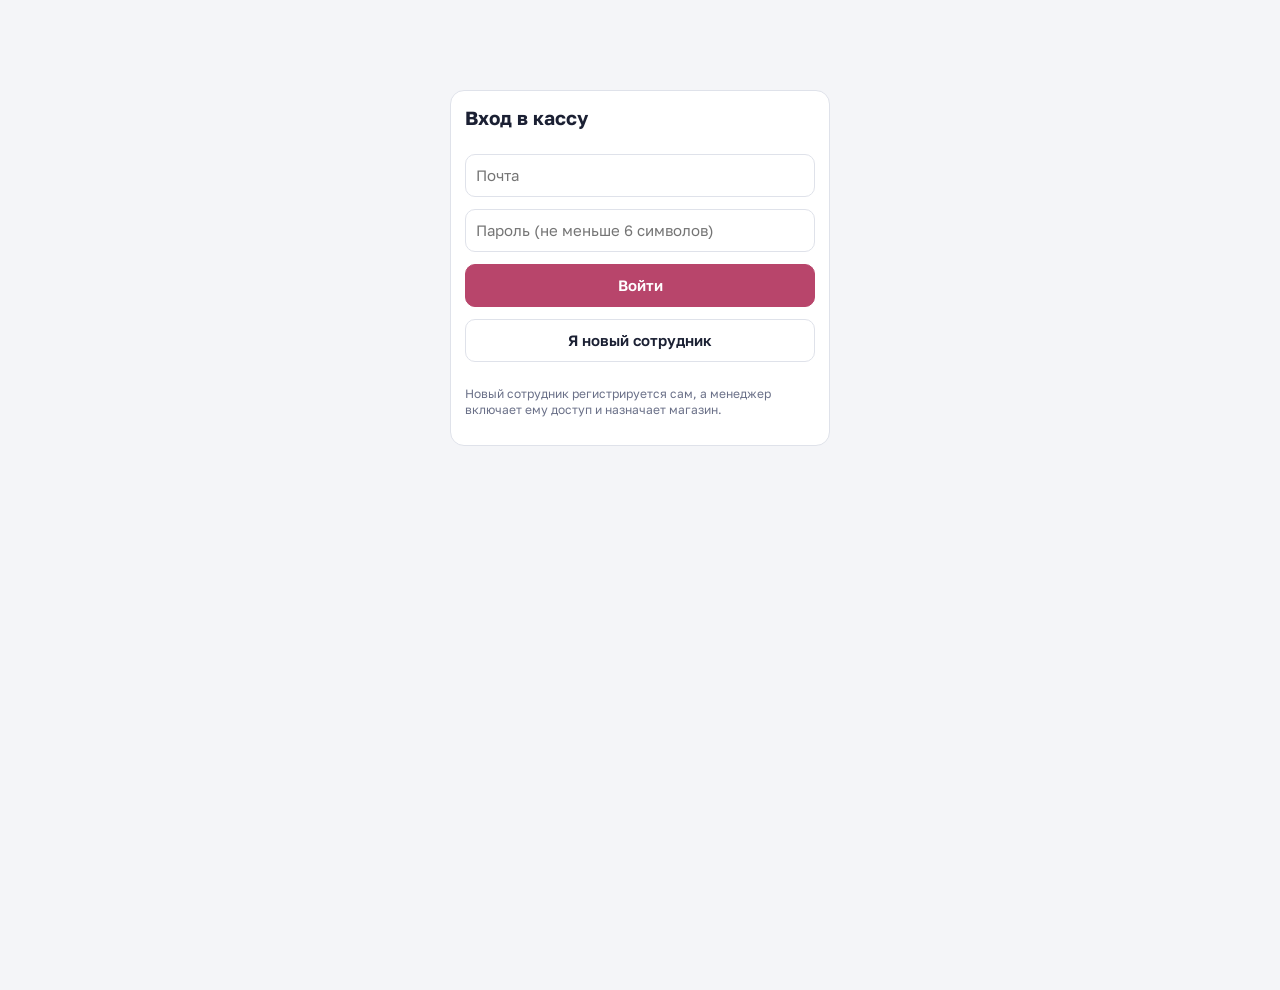
==== index.html @ 4f26efe3 "Add files via upload" ====
<!doctype html>
<html lang="ru">
<head>
<meta charset="utf-8">
<meta name="viewport" content="width=device-width, initial-scale=1, viewport-fit=cover">
<meta name="theme-color" content="#1b2033">
<title>Касса MOON и Sunshine</title>
<link rel="manifest" href="manifest.json">
<link rel="stylesheet" href="https://fonts.googleapis.com/css2?family=Golos+Text:wght@400;500;600;700&display=swap">
<link rel="stylesheet" href="style.css">
</head>
<body>
<div id="app"></div>
<div id="modal"></div>
<div id="paper" aria-hidden="true"></div>
<script src="supabase.js"></script>
<script src="app.js"></script>
</body>
</html>
---- style.css ----
:root{
  --bg:#f4f5f8; --surface:#fff; --ink:#1b2033; --muted:#6a7088; --line:#dfe2ea;
  --accent:#b8456b; --accent-ink:#fff; --soft:#f6e6ec; --ok:#2f7d5b; --warn:#a86a12; --bad:#b33a3a; --night:#1b2033;
  --font:"Golos Text",system-ui,-apple-system,"Segoe UI",sans-serif;
}
*{box-sizing:border-box}
html,body{margin:0;height:100%}
body{background:var(--bg);color:var(--ink);font:15px/1.4 var(--font);-webkit-text-size-adjust:100%}
button,input,select,textarea{font:inherit;color:inherit}
button{cursor:pointer}
:focus-visible{outline:2px solid var(--accent);outline-offset:2px}
.num{font-variant-numeric:tabular-nums}
[hidden]{display:none!important}

header{position:sticky;top:0;z-index:5;background:var(--night);color:#eceef4;padding:10px max(14px,env(safe-area-inset-right)) 10px max(14px,env(safe-area-inset-left));
  padding-top:calc(10px + env(safe-area-inset-top));display:flex;flex-wrap:wrap;gap:8px 12px;align-items:center}
header .brand{font-weight:700;letter-spacing:.03em}
header select{background:#2a3050;border:1px solid #3a4168;border-radius:8px;padding:6px 8px;color:#eceef4;max-width:100%}
header .who{margin-left:auto;font-size:13px;color:#c9cde0;display:flex;gap:10px;align-items:center;flex-wrap:wrap}
header .who button{background:none;border:1px solid #3a4168;color:#c9cde0;border-radius:8px;padding:4px 8px}
.net{font-size:12px;padding:2px 8px;border-radius:999px;background:#2f7d5b;color:#fff}
.net.off{background:#b33a3a}

main{max-width:1150px;margin:0 auto;padding:14px max(14px,env(safe-area-inset-right)) 90px max(14px,env(safe-area-inset-left))}
nav.tabs{position:fixed;left:0;right:0;bottom:0;z-index:6;background:var(--surface);border-top:1px solid var(--line);display:flex;
  padding-bottom:env(safe-area-inset-bottom);overflow-x:auto}
nav.tabs button{flex:1 0 auto;background:none;border:0;padding:12px 10px;font-weight:600;color:var(--muted);white-space:nowrap}
nav.tabs button[aria-selected="true"]{color:var(--accent);box-shadow:inset 0 3px 0 var(--accent)}

h2{font-size:19px;margin:0 0 10px}
.label{font-size:12px;text-transform:uppercase;letter-spacing:.06em;color:var(--muted)}
.meta{font-size:12px;color:var(--muted)}
.card{background:var(--surface);border:1px solid var(--line);border-radius:14px;padding:14px}
.row{display:flex;justify-content:space-between;gap:10px;align-items:center}
.stack{display:flex;flex-direction:column;gap:10px}
.grid2{display:grid;grid-template-columns:minmax(0,1.25fr) minmax(0,1fr);gap:16px;align-items:start}
@media (max-width:860px){.grid2{grid-template-columns:1fr}}
input,select,textarea{border:1px solid var(--line);border-radius:10px;padding:10px;background:var(--surface);min-width:0}
input.small{padding:6px 8px;width:96px}
.btn{border:1px solid var(--line);background:var(--surface);border-radius:10px;padding:10px 12px;font-weight:600}
.btn.primary{background:var(--accent);border-color:var(--accent);color:var(--accent-ink)}
.btn.small{padding:6px 10px;font-size:13px}
.btn:disabled{opacity:.45;cursor:not-allowed}
.list{display:flex;flex-direction:column;background:var(--surface);border:1px solid var(--line);border-radius:12px;overflow:hidden;margin-top:10px}
.prod{display:grid;grid-template-columns:minmax(0,1fr) auto;gap:4px 10px;align-items:center;padding:10px 12px;border:0;border-bottom:1px solid var(--line);background:none;text-align:left;width:100%}
.prod:last-child{border-bottom:0}
.prod:hover{background:var(--soft)}
.chip{display:inline-block;font-size:11px;padding:1px 7px;border-radius:999px;border:1px solid var(--line);color:var(--muted);margin:2px 4px 0 0}
.chip.zero{border-color:var(--bad);color:var(--bad)} .chip.ok{border-color:var(--ok);color:var(--ok)} .chip.warn{border-color:var(--warn);color:var(--warn)}
.price{font-weight:600;white-space:nowrap;text-align:right}
.line{display:grid;grid-template-columns:minmax(0,1fr) auto;gap:4px 10px;padding-bottom:10px;border-bottom:1px dashed var(--line)}
.line .ctrl{grid-column:1/-1;display:flex;flex-wrap:wrap;gap:6px;align-items:center}
.qty{display:flex;align-items:center;border:1px solid var(--line);border-radius:8px}
.qty button{background:none;border:0;width:32px;height:32px;font-size:18px}
.qty span{min-width:24px;text-align:center}
.total{font-size:22px;font-weight:700}
.seg{display:flex;border:1px solid var(--line);border-radius:8px;overflow:hidden}
.seg button{background:none;border:0;padding:6px 10px}
.seg button[aria-pressed="true"]{background:var(--ink);color:var(--surface)}
.pays{display:grid;grid-template-columns:repeat(auto-fill,minmax(130px,1fr));gap:6px}
.pay{display:flex;flex-direction:column;gap:4px;border:1px solid var(--line);border-radius:10px;padding:8px;background:var(--bg)}
.pay.on{border-color:var(--accent);background:var(--soft)}
.pay label{display:flex;gap:6px;align-items:center;font-weight:600;font-size:13px}
.pay input[type=number],.pay input[type=text]{width:100%;padding:6px}
.warn{color:var(--bad);font-size:13px}
.okmsg{color:var(--ok);font-size:13px}
.cust{border:1px solid var(--line);border-radius:10px;padding:10px;background:var(--bg)}
.empty{color:var(--muted);text-align:center;padding:18px 6px}
.scroll{overflow-x:auto;background:var(--surface);border:1px solid var(--line);border-radius:12px}
table{border-collapse:collapse;width:100%;font-size:14px}
th,td{padding:8px;border-bottom:1px solid var(--line);text-align:left;vertical-align:top}
th{font-size:12px;color:var(--muted);font-weight:500;text-transform:uppercase;letter-spacing:.05em}
.overlay{position:fixed;inset:0;z-index:20;background:rgba(10,12,24,.55);display:grid;place-items:center;padding:16px}
.dialog{background:var(--surface);border-radius:14px;padding:16px;max-width:460px;width:100%;max-height:90vh;overflow:auto;display:flex;flex-direction:column;gap:12px}
.toast{position:fixed;left:50%;transform:translateX(-50%);bottom:calc(74px + env(safe-area-inset-bottom));z-index:30;background:var(--ink);color:#fff;padding:10px 14px;border-radius:10px;max-width:90vw}
.login{max-width:380px;margin:10vh auto;display:flex;flex-direction:column;gap:12px}
.filters{display:flex;flex-wrap:wrap;gap:8px;margin-bottom:10px}
.receipt{font-family:"Courier New",ui-monospace,monospace;font-size:13px;white-space:pre-wrap;background:#fffdf8;border:1px solid var(--line);padding:12px;color:#111}

#paper{display:none}
@media print{
  body *{visibility:hidden}
  #paper,#paper *{visibility:visible}
  #paper{display:block;position:absolute;left:0;top:0;width:58mm;font:12px/1.35 "Courier New",monospace;white-space:pre-wrap;color:#000}
  @page{margin:2mm}
}
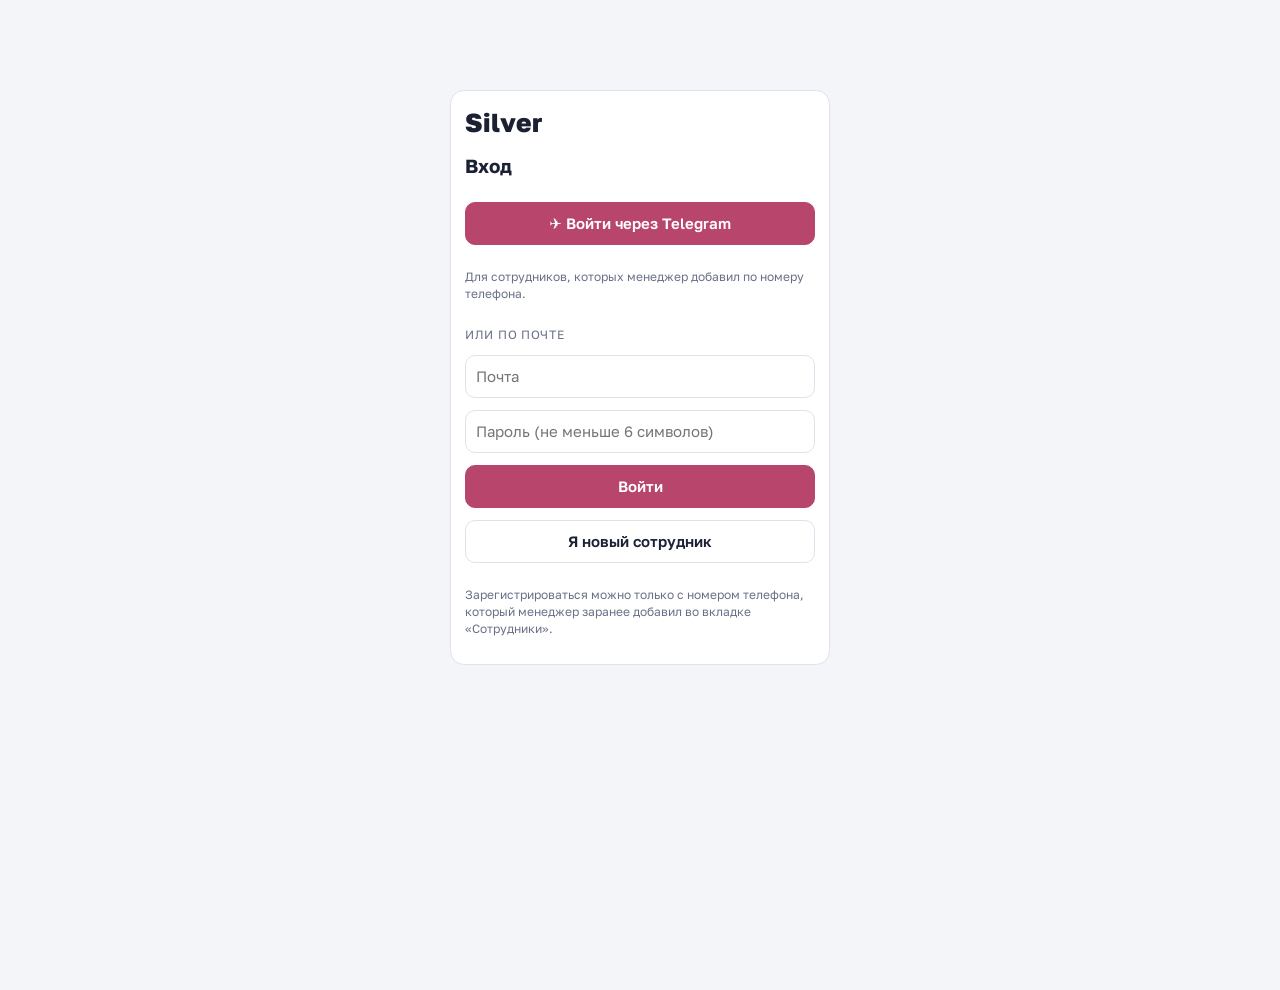
==== commit b2e14375: "Программа называется Silver" ====
--- a/index.html
+++ b/index.html
@@ -4,7 +4,7 @@
 <meta charset="utf-8">
 <meta name="viewport" content="width=device-width, initial-scale=1, viewport-fit=cover">
 <meta name="theme-color" content="#1b2033">
-<title>Касса MOON и Sunshine</title>
+<title>Silver</title>
 <link rel="manifest" href="manifest.json">
 <link rel="stylesheet" href="https://fonts.googleapis.com/css2?family=Golos+Text:wght@400;500;600;700&display=swap">
 <link rel="stylesheet" href="style.css">
@@ -14,6 +14,7 @@
 <div id="modal"></div>
 <div id="paper" aria-hidden="true"></div>
 <script src="supabase.js"></script>
+<script src="jsbarcode.min.js"></script>
 <script src="app.js"></script>
 </body>
 </html>
--- a/style.css
+++ b/style.css
@@ -24,7 +24,11 @@
 main{max-width:1150px;margin:0 auto;padding:14px max(14px,env(safe-area-inset-right)) 90px max(14px,env(safe-area-inset-left))}
 nav.tabs{position:fixed;left:0;right:0;bottom:0;z-index:6;background:var(--surface);border-top:1px solid var(--line);display:flex;
   padding-bottom:env(safe-area-inset-bottom);overflow-x:auto}
-nav.tabs button{flex:1 0 auto;background:none;border:0;padding:12px 10px;font-weight:600;color:var(--muted);white-space:nowrap}
+nav.tabs button{flex:1 0 auto;background:none;border:0;padding:8px 10px 10px;font-weight:600;font-size:13px;color:var(--muted);white-space:nowrap;display:flex;flex-direction:column;align-items:center;gap:2px}
+nav.tabs .ico{font-size:19px;line-height:1}
+nav.subtabs{max-width:1150px;margin:0 auto;display:flex;gap:6px;overflow-x:auto;padding:10px max(14px,env(safe-area-inset-right)) 0 max(14px,env(safe-area-inset-left))}
+nav.subtabs button{flex:0 0 auto;border:1px solid var(--line);background:var(--surface);color:var(--ink);border-radius:999px;padding:7px 14px;font-weight:600;white-space:nowrap}
+nav.subtabs button[aria-selected="true"]{background:var(--ink);color:var(--surface);border-color:var(--ink)}
 nav.tabs button[aria-selected="true"]{color:var(--accent);box-shadow:inset 0 3px 0 var(--accent)}
 
 h2{font-size:19px;margin:0 0 10px}
@@ -42,7 +46,7 @@
 .btn.small{padding:6px 10px;font-size:13px}
 .btn:disabled{opacity:.45;cursor:not-allowed}
 .list{display:flex;flex-direction:column;background:var(--surface);border:1px solid var(--line);border-radius:12px;overflow:hidden;margin-top:10px}
-.prod{display:grid;grid-template-columns:minmax(0,1fr) auto;gap:4px 10px;align-items:center;padding:10px 12px;border:0;border-bottom:1px solid var(--line);background:none;text-align:left;width:100%}
+.prod{display:grid;grid-template-columns:44px minmax(0,1fr) auto;gap:4px 10px;align-items:center;padding:10px 12px;border:0;border-bottom:1px solid var(--line);background:none;text-align:left;width:100%}
 .prod:last-child{border-bottom:0}
 .prod:hover{background:var(--soft)}
 .chip{display:inline-block;font-size:11px;padding:1px 7px;border-radius:999px;border:1px solid var(--line);color:var(--muted);margin:2px 4px 0 0}
@@ -84,3 +88,41 @@
   #paper{display:block;position:absolute;left:0;top:0;width:58mm;font:12px/1.35 "Courier New",monospace;white-space:pre-wrap;color:#000}
   @page{margin:2mm}
 }
+
+#labels{display:none}
+@media print{
+  body.print-labels #paper{display:none}
+  body.print-labels #labels,body.print-labels #labels *{visibility:visible}
+  body.print-labels #labels{display:block;position:absolute;left:0;top:0;page:labels}
+  body.print-labels .label47{width:47mm;height:25mm;padding:1mm 1.5mm;box-sizing:border-box;page-break-after:always;overflow:hidden;font:8pt/1.1 Arial,sans-serif;color:#000;text-align:center}
+  body.print-labels .label47 .ln{height:7mm;overflow:hidden}
+  body.print-labels .label47 svg{width:100%;height:12mm}
+  body.print-labels .label47 .lp{font-weight:700;font-size:10pt}
+}
+@page labels{ size:47mm 25mm; margin:0 }
+
+.thumb{width:44px;height:44px;border-radius:8px;object-fit:cover;background:var(--bg);display:block}
+
+/* график выручки: столбики и подсказка */
+.rcol{position:relative;flex:1 1 0;min-width:0;height:100%;display:flex;align-items:flex-end;cursor:default}
+.rbar{position:relative;width:100%;background:var(--accent);opacity:.85;border-radius:3px 3px 0 0;transition:opacity .1s}
+.rcol:hover .rbar{opacity:1}
+.rcol:hover{background:rgba(184,69,107,.07);border-radius:4px}
+.rtip{display:none;position:absolute;bottom:calc(100% + 6px);left:50%;transform:translateX(-50%);background:var(--night);color:#fff;padding:6px 10px;border-radius:8px;font-size:12px;line-height:1.35;white-space:nowrap;z-index:5;pointer-events:none;box-shadow:0 4px 14px rgba(0,0,0,.18)}
+.rtip b{display:block;font-size:14px;font-weight:600}
+.rcol.l .rtip{left:0;transform:none}.rcol.r .rtip{left:auto;right:0;transform:none}
+.rcol:hover .rtip{display:block}
+
+/* роль «Просмотр»: кнопки изменений скрыты */
+body.readonly #main .btn.primary:not([data-trok]):not([data-period]):not([data-shdays]):not([data-sgroup]):not([data-reqst]):not([data-wmode]):not([data-cfst]):not([data-sagroup]):not([data-stsite]):not([data-ststatus]), body.readonly #main [data-ret], body.readonly #main input[type=file]{display:none!important}
+
+/* выходные и праздники на графике */
+.rbar.k-weekend{background:#7b5ea7}
+.rbar.k-holiday{background:#e2a33b}
+.rbar.k-notable{background:#4a9c8c}
+.rtip i{display:block;font-style:normal;color:#ffd68a;margin:2px 0}
+.rleg{display:flex;flex-wrap:wrap;gap:4px 14px;font-size:11px;margin-top:8px}
+.rleg i{display:inline-block;width:10px;height:10px;border-radius:2px;margin-right:5px;vertical-align:-1px;background:var(--accent)}
+.rleg i.k-weekend{background:#7b5ea7}.rleg i.k-holiday{background:#e2a33b}.rleg i.k-notable{background:#4a9c8c}
+nav.subtabs .store-pick{margin-left:auto;display:flex;align-items:center;gap:6px;flex:0 0 auto}
+nav.subtabs select{border:1px solid var(--line);border-radius:999px;padding:6px 10px;background:var(--surface);color:var(--ink);font-weight:600;max-width:260px}
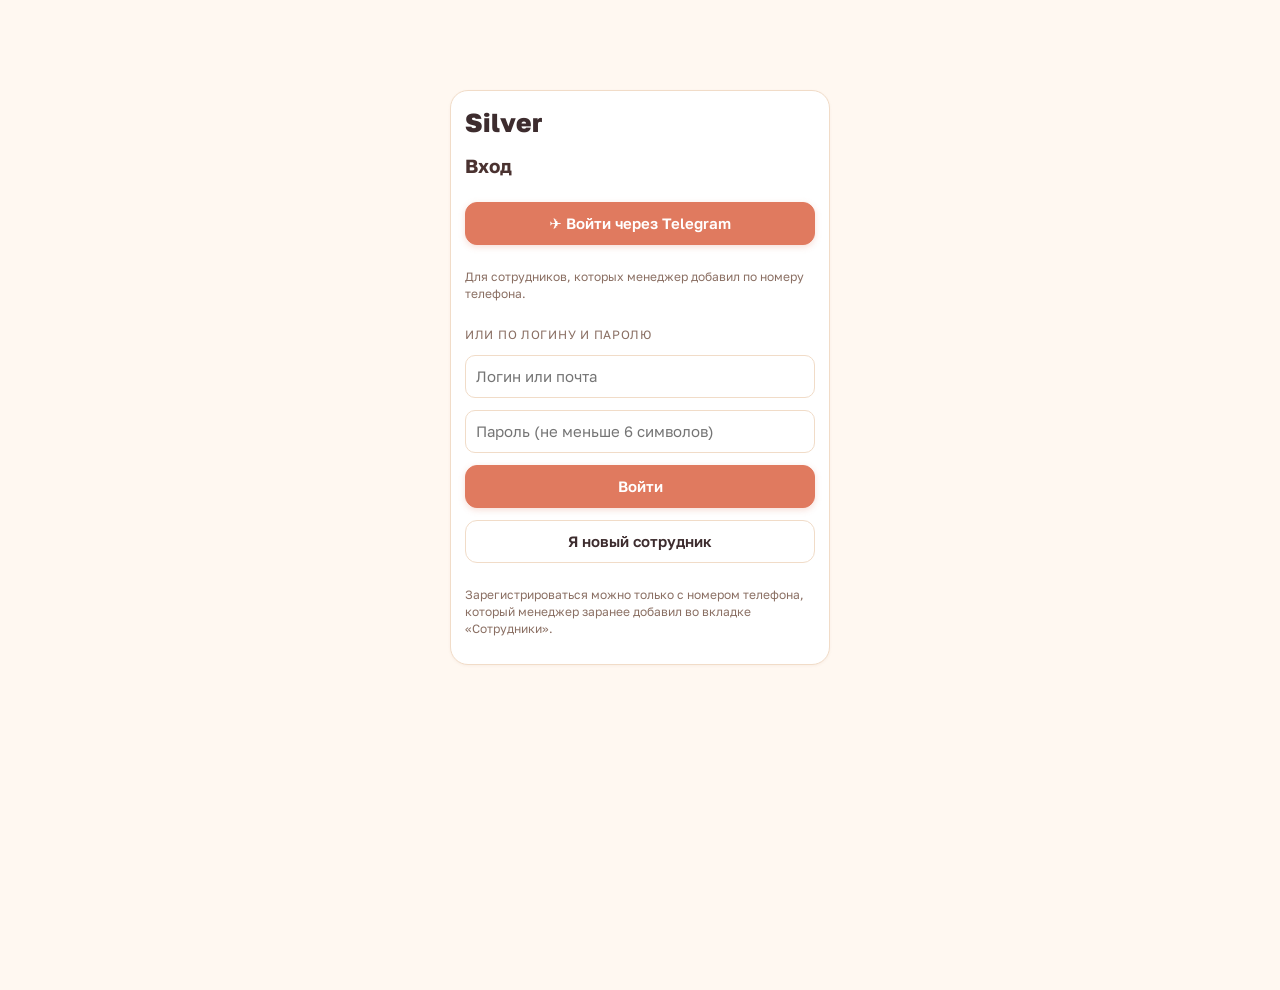
==== commit facbf67f: "Add files via upload" ====
--- a/index.html
+++ b/index.html
@@ -3,7 +3,7 @@
 <head>
 <meta charset="utf-8">
 <meta name="viewport" content="width=device-width, initial-scale=1, viewport-fit=cover">
-<meta name="theme-color" content="#1b2033">
+<meta name="theme-color" content="#f2a65a">
 <title>Silver</title>
 <link rel="manifest" href="manifest.json">
 <link rel="stylesheet" href="https://fonts.googleapis.com/css2?family=Golos+Text:wght@400;500;600;700&display=swap">
--- a/style.css
+++ b/style.css
@@ -1,6 +1,7 @@
 :root{
-  --bg:#f4f5f8; --surface:#fff; --ink:#1b2033; --muted:#6a7088; --line:#dfe2ea;
-  --accent:#b8456b; --accent-ink:#fff; --soft:#f6e6ec; --ok:#2f7d5b; --warn:#a86a12; --bad:#b33a3a; --night:#1b2033;
+  --bg:#fff8f1; --surface:#fff; --ink:#3d2c2e; --muted:#8a6f63; --line:#f1dcc8;
+  --accent:#e07a5f; --accent-ink:#fff; --soft:#fdebd9; --ok:#3e8e6e; --warn:#b7791f; --bad:#c0443a; --night:#3d2c2e;
+  --sun:#f2a65a; --sun2:#f7c27a; --head-ink:#3d2c2e;
   --font:"Golos Text",system-ui,-apple-system,"Segoe UI",sans-serif;
 }
 *{box-sizing:border-box}
@@ -12,12 +13,12 @@
 .num{font-variant-numeric:tabular-nums}
 [hidden]{display:none!important}
 
-header{position:sticky;top:0;z-index:5;background:var(--night);color:#eceef4;padding:10px max(14px,env(safe-area-inset-right)) 10px max(14px,env(safe-area-inset-left));
+header{position:sticky;top:0;z-index:5;background:linear-gradient(100deg,var(--sun2),var(--sun) 55%,#ee9150);color:var(--head-ink);box-shadow:0 2px 10px rgba(224,122,95,.18);padding:10px max(14px,env(safe-area-inset-right)) 10px max(14px,env(safe-area-inset-left));
   padding-top:calc(10px + env(safe-area-inset-top));display:flex;flex-wrap:wrap;gap:8px 12px;align-items:center}
 header .brand{font-weight:700;letter-spacing:.03em}
-header select{background:#2a3050;border:1px solid #3a4168;border-radius:8px;padding:6px 8px;color:#eceef4;max-width:100%}
-header .who{margin-left:auto;font-size:13px;color:#c9cde0;display:flex;gap:10px;align-items:center;flex-wrap:wrap}
-header .who button{background:none;border:1px solid #3a4168;color:#c9cde0;border-radius:8px;padding:4px 8px}
+header select{background:rgba(255,255,255,.55);border:1px solid rgba(61,44,46,.18);border-radius:10px;padding:6px 8px;color:var(--head-ink);max-width:100%}
+header .who{margin-left:auto;font-size:13px;color:#5a3f3a;display:flex;gap:10px;align-items:center;flex-wrap:wrap}
+header .who button{background:rgba(255,255,255,.45);border:1px solid rgba(61,44,46,.18);color:var(--head-ink);border-radius:10px;padding:4px 10px}
 .net{font-size:12px;padding:2px 8px;border-radius:999px;background:#2f7d5b;color:#fff}
 .net.off{background:#b33a3a}
 
@@ -114,7 +115,7 @@
 .rcol:hover .rtip{display:block}
 
 /* роль «Просмотр»: кнопки изменений скрыты */
-body.readonly #main .btn.primary:not([data-trok]):not([data-period]):not([data-shdays]):not([data-sgroup]):not([data-reqst]):not([data-wmode]):not([data-cfst]):not([data-sagroup]):not([data-stsite]):not([data-ststatus]), body.readonly #main [data-ret], body.readonly #main input[type=file]{display:none!important}
+body.readonly #main .btn.primary:not([data-trok]):not([data-trg]):not([data-csdays]):not([data-csdir]):not([data-period]):not([data-shdays]):not([data-sgroup]):not([data-reqst]):not([data-wmode]):not([data-cfst]):not([data-sagroup]):not([data-stsite]):not([data-ststatus]), body.readonly #main [data-ret], body.readonly #main input[type=file]{display:none!important}
 
 /* выходные и праздники на графике */
 .rbar.k-weekend{background:#7b5ea7}
@@ -126,3 +127,112 @@
 .rleg i.k-weekend{background:#7b5ea7}.rleg i.k-holiday{background:#e2a33b}.rleg i.k-notable{background:#4a9c8c}
 nav.subtabs .store-pick{margin-left:auto;display:flex;align-items:center;gap:6px;flex:0 0 auto}
 nav.subtabs select{border:1px solid var(--line);border-radius:999px;padding:6px 10px;background:var(--surface);color:var(--ink);font-weight:600;max-width:260px}
+details.dd{position:relative;display:inline-block;min-width:200px}
+details.dd>summary{list-style:none;cursor:pointer;border:1px solid var(--line);border-radius:8px;padding:6px 28px 6px 10px;background:var(--surface);white-space:nowrap;overflow:hidden;text-overflow:ellipsis;max-width:260px;position:relative;font-size:14px}
+details.dd>summary::-webkit-details-marker{display:none}
+details.dd>summary::after{content:"▾";position:absolute;right:10px;top:50%;transform:translateY(-50%);color:var(--muted)}
+details.dd[open]>summary{border-color:var(--accent)}
+details.dd .dd-panel{margin-top:4px;min-width:240px;background:var(--surface);border:1px solid var(--line);border-radius:10px;box-shadow:0 8px 24px rgba(0,0,0,.12);padding:6px}
+details.dd .dd-panel label{display:flex;align-items:center;gap:8px;padding:6px 8px;border-radius:6px;white-space:nowrap;cursor:pointer;font-size:14px}
+details.dd .dd-panel label:hover{background:var(--bg)}
+.promo-hit{border:1px solid var(--ok);background:color-mix(in srgb,var(--ok) 12%,var(--surface));border-radius:10px;padding:8px 10px}
+.promo-near{border:1px dashed var(--line);background:var(--soft);border-radius:10px;padding:8px 10px}
+.confetti{position:fixed;inset:0;pointer-events:none;z-index:60}
+.cheer{position:fixed;left:50%;top:22%;transform:translateX(-50%);z-index:61;background:var(--surface);color:var(--ink);border:2px solid #f2c94c;border-radius:16px;padding:18px 22px;box-shadow:0 12px 40px rgba(0,0,0,.25);display:flex;flex-direction:column;gap:6px;text-align:center;max-width:min(420px,90vw);animation:cheer-in .35s ease-out}
+.cheer b{font-size:24px}
+@keyframes cheer-in{from{transform:translate(-50%,20px) scale(.9);opacity:0}to{transform:translate(-50%,0) scale(1);opacity:1}}
+.fl-chain{display:grid;grid-template-columns:repeat(auto-fill,minmax(170px,1fr));gap:10px;counter-reset:fl;margin:10px 0}
+.fl-step{position:relative;border:1px solid var(--line);border-radius:14px;padding:12px;background:var(--surface);display:flex;flex-direction:column;gap:4px;border-top:4px solid var(--line)}
+.fl-step.ok{border-top-color:var(--ok)}.fl-step.warn{border-top-color:#e2a400}.fl-step.bad{border-top-color:var(--bad)}
+.fl-step.soon{opacity:.6;border-style:dashed}
+.fl-step::before{counter-increment:fl;content:counter(fl);position:absolute;top:8px;right:10px;font-size:12px;color:var(--muted)}
+.fl-ico{font-size:22px;line-height:1}
+.fl-num{font-size:20px;font-weight:700;font-variant-numeric:tabular-nums}
+.fl-bar{height:6px;border-radius:3px;background:var(--soft);overflow:hidden}.fl-bar span{display:block;height:100%;background:var(--ok)}
+.fl-idea{display:flex;flex-direction:column;gap:6px;border-left:4px solid #e2a400}.fl-idea.bad{border-left-color:var(--bad)}
+
+/* ===== телефон (≤760px): таблицы-карточки, карточки магазинов, меню «Ещё», окна во весь экран ===== */
+.pc-list{display:grid;gap:8px}
+.pc{background:var(--surface);border:1px solid var(--line);border-radius:12px;padding:10px 12px}
+.pc-h{font-weight:700;font-size:15px;margin-bottom:6px}
+.pc-g{display:grid;grid-template-columns:1fr 1fr;gap:6px 12px}
+.pc-l{display:block;font-size:11px;color:var(--muted)}
+.more-bg{position:fixed;inset:0;z-index:7;background:rgba(0,0,0,.35)}
+.more-sheet{position:fixed;left:8px;right:8px;bottom:calc(64px + env(safe-area-inset-bottom));z-index:8;background:var(--surface);border-radius:14px;padding:8px;
+  display:grid;grid-template-columns:1fr 1fr;gap:6px;box-shadow:0 10px 30px rgba(0,0,0,.2)}
+.more-sheet button{min-height:48px;border:1px solid var(--line);background:var(--bg);border-radius:10px;font-weight:600;display:flex;align-items:center;justify-content:center;gap:6px}
+.dialog-foot{position:sticky;bottom:0;background:var(--surface);padding:10px;border-top:1px solid var(--line);margin:0 -16px -16px}
+
+@media (max-width:760px){
+  /* шапка компактнее */
+  header{padding:6px max(10px,env(safe-area-inset-right)) 6px max(10px,env(safe-area-inset-left));padding-top:calc(6px + env(safe-area-inset-top));gap:4px 8px}
+  header .who{font-size:12px;gap:6px}
+  header .who > span:not(.net):not(.chip){max-width:38vw;overflow:hidden;text-overflow:ellipsis;white-space:nowrap}
+  main{padding:10px max(10px,env(safe-area-inset-right)) 90px max(10px,env(safe-area-inset-left))}
+
+  /* нижнее меню: до 5 пунктов, без прокрутки */
+  nav.tabs{overflow:hidden}
+  nav.tabs button{flex:1 1 0;min-width:0;padding:7px 2px 9px;font-size:11px;min-height:48px}
+  nav.tabs button span:not(.ico){max-width:100%;overflow:hidden;text-overflow:ellipsis}
+
+  /* подвкладки: затухание по краям */
+  nav.subtabs{padding:8px max(10px,env(safe-area-inset-right)) 0 max(10px,env(safe-area-inset-left));
+    -webkit-mask-image:linear-gradient(90deg,transparent 0,#000 14px,#000 calc(100% - 22px),transparent);mask-image:linear-gradient(90deg,transparent 0,#000 14px,#000 calc(100% - 22px),transparent)}
+  nav.subtabs button{min-height:38px}
+
+  /* пальцем попадать легче; 16px — без зума на iPhone */
+  .btn{min-height:42px}
+  .btn.small,.seg button{min-height:38px;padding:8px 12px}
+  input,select,textarea{font-size:16px}
+  .qty button{width:38px;height:38px}
+
+  /* таблицы .mc → карточки */
+  .scroll:has(> table.mc){overflow:visible;background:none;border:0;border-radius:0}
+  table.mc,table.mc tbody{display:block}
+  table.mc thead{display:none}
+  table.mc tr{display:grid;grid-template-columns:minmax(0,1fr) minmax(0,1fr);gap:2px 10px;padding:10px 12px;margin-bottom:8px;
+    background:var(--surface);border:1px solid var(--line);border-radius:12px;position:relative}
+  table.mc td{display:block;border:0;padding:0;min-width:0;overflow-wrap:anywhere}
+  table.mc td[data-l]::before{content:attr(data-l);display:block;font-size:12px;color:var(--muted);text-transform:none;letter-spacing:0}
+  table.mc td[data-l=""]::before{display:none}
+  table.mc td.mc-t{grid-column:1/-1;font-weight:700;font-size:15px;padding-right:34px}
+  table.mc td.mc-x{position:absolute;top:10px;right:12px}
+  table.mc td.mc-a{grid-column:1/-1;display:flex;flex-wrap:wrap;gap:6px;margin-top:6px}
+  table.mc td:empty{display:none}
+
+  /* окна — во весь экран, кнопки внизу всегда видны */
+  .overlay{padding:0;place-items:stretch}
+  .dialog,.overlay .dialog[style]{max-width:none!important;width:100%;max-height:none;height:100dvh;border-radius:0;padding:14px 14px 0;padding-top:calc(14px + env(safe-area-inset-top))}
+  .dialog > :last-child{padding-bottom:calc(14px + env(safe-area-inset-bottom))}
+  .dialog-foot{margin:0 -14px;padding-bottom:calc(10px + env(safe-area-inset-bottom))}
+  #nm-modal .row:has(> span > #nm-save){position:sticky;bottom:0;z-index:2;background:var(--surface);margin:0 -14px;padding:10px 14px calc(10px + env(safe-area-inset-bottom));border-top:1px solid var(--line)}
+}
+
+
+/* ===== общий выбор магазинов (шаг 5) ===== */
+.storebar{max-width:1150px;margin:0 auto;padding:8px max(14px,env(safe-area-inset-right)) 0 max(14px,env(safe-area-inset-left));display:flex;flex-wrap:wrap;gap:6px;align-items:center}
+.storebar .filters{flex-basis:100%;margin:4px 0 0}
+.storebar .store-pick select{max-width:70vw}
+@media (max-width:760px){ .storebar{padding:6px max(10px,env(safe-area-inset-right)) 0 max(10px,env(safe-area-inset-left))} }
+/* имя товара → карточка товара */
+a.pcl{color:inherit;text-decoration:underline dotted;text-underline-offset:3px;cursor:pointer}
+a.pcl:hover{color:var(--accent,inherit);text-decoration-style:solid}
+
+/* ---------- тема «Рассвет» (Moon and Sunshine) ---------- */
+header .brand{font-weight:700;letter-spacing:.06em;display:inline-flex;align-items:center;gap:6px}
+header .brand::before{content:"☾";font-size:17px;opacity:.85} header .brand::after{content:"☀";font-size:16px;color:#fff}
+.net{background:#fff;color:#3e8e6e} .net.off{background:#fff;color:#c0443a}
+.card{border-radius:18px;border-color:var(--line);box-shadow:0 1px 3px rgba(150,90,50,.06)}
+.btn{border-radius:12px;border-color:var(--line)}
+.btn.primary{background:var(--accent);border-color:var(--accent);box-shadow:0 2px 6px rgba(224,122,95,.25)}
+.btn.primary:hover{background:#d96c50}
+.seg{border-radius:12px;border-color:var(--line);background:var(--surface)}
+.seg button[aria-pressed="true"]{background:var(--soft);color:#a3532e;font-weight:600}
+nav.subtabs button{border-color:var(--line)}
+nav.subtabs button[aria-selected="true"]{background:var(--accent);color:#fff;border-color:var(--accent)}
+nav.tabs{border-top-color:var(--line);box-shadow:0 -2px 10px rgba(150,90,50,.06)}
+nav.tabs button[aria-selected="true"]{color:var(--accent);box-shadow:inset 0 3px 0 var(--sun)}
+.chip.ok{background:#eaf6f0} .chip.warn{background:#fdf3e1} .chip.zero{background:#fbeceb}
+input,select,textarea{border-radius:10px}
+:focus-visible{outline-color:var(--sun)}
+h2{color:#4a3230}
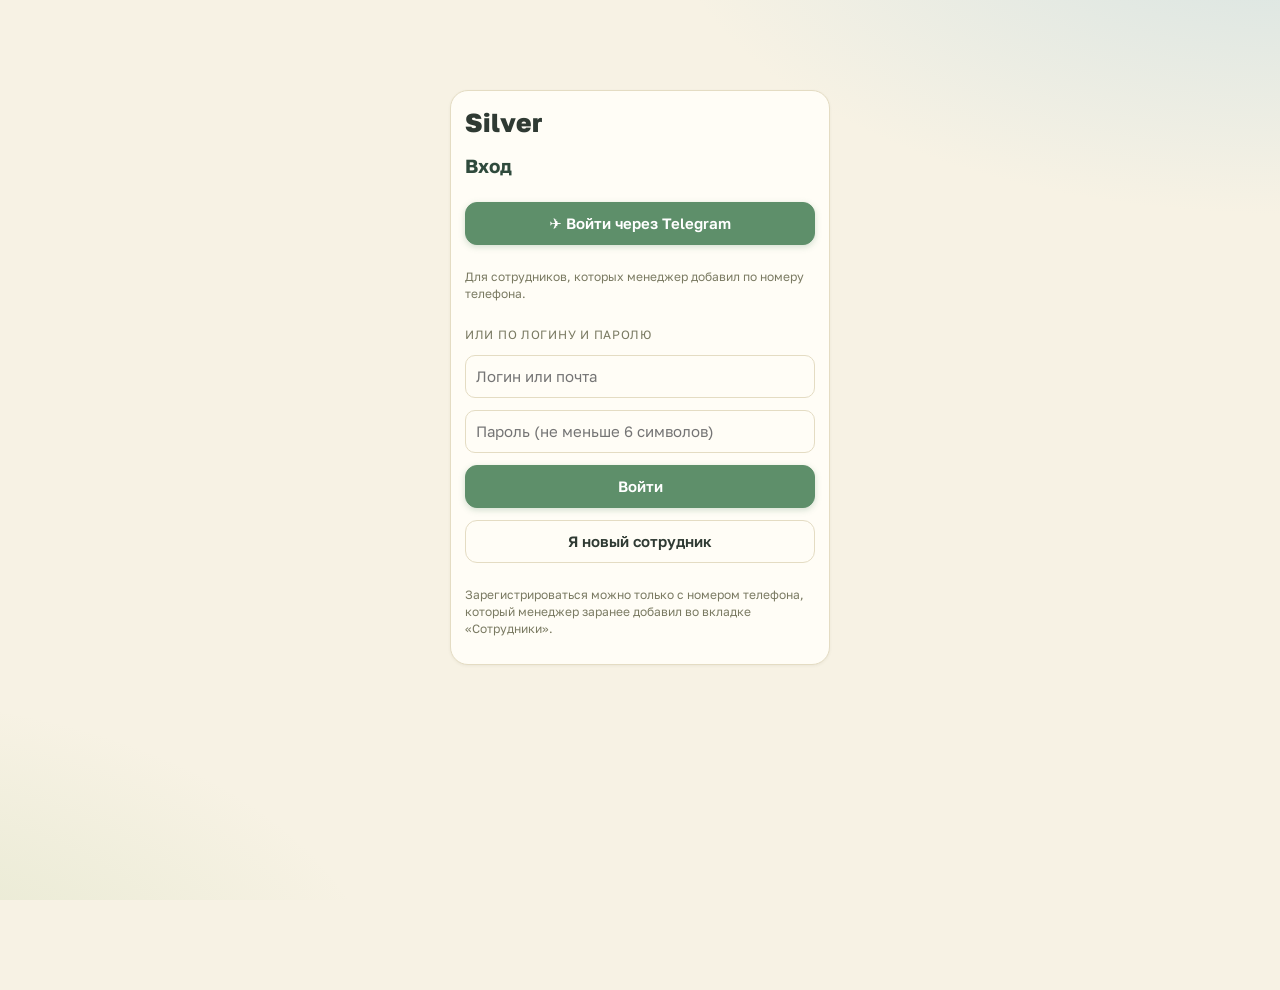
==== commit 687a67ee: "Add files via upload" ====
--- a/index.html
+++ b/index.html
@@ -3,7 +3,7 @@
 <head>
 <meta charset="utf-8">
 <meta name="viewport" content="width=device-width, initial-scale=1, viewport-fit=cover">
-<meta name="theme-color" content="#f2a65a">
+<meta name="theme-color" content="#b7d8e6">
 <title>Silver</title>
 <link rel="manifest" href="manifest.json">
 <link rel="stylesheet" href="https://fonts.googleapis.com/css2?family=Golos+Text:wght@400;500;600;700&display=swap">
--- a/style.css
+++ b/style.css
@@ -236,3 +236,140 @@
 input,select,textarea{border-radius:10px}
 :focus-visible{outline-color:var(--sun)}
 h2{color:#4a3230}
+
+/* ---------- бренды: луна (MOON) и солнце (Sunshine) ---------- */
+:root{ --moon:#a99be8; --moon-soft:#efecfb; --sunc:#f5b830; --sun-soft:#fff3d6; }
+body{background:radial-gradient(900px 500px at 105% -10%, rgba(247,194,122,.28), transparent 60%), radial-gradient(800px 500px at -10% 110%, rgba(169,155,232,.16), transparent 60%), var(--bg);background-attachment:fixed}
+.thumb.br-moon{box-shadow:0 0 0 2px #fff,0 0 0 4px var(--moon)}
+.thumb.br-sun{box-shadow:0 0 0 2px #fff,0 0 0 4px var(--sunc)}
+.thumb.br-both{box-shadow:0 0 0 2px #fff,0 0 0 4px var(--sunc),0 0 0 6px var(--moon)}
+header .brand::before{display:inline-block;animation:moonfloat 6s ease-in-out infinite;filter:drop-shadow(0 0 3px rgba(255,255,255,.7))}
+header .brand::after{display:inline-block;animation:sunspin 24s linear infinite;filter:drop-shadow(0 0 4px rgba(255,236,170,.9))}
+@keyframes moonfloat{0%,100%{transform:translateY(0) rotate(-8deg)}50%{transform:translateY(-2px) rotate(6deg)}}
+@keyframes sunspin{to{transform:rotate(360deg)}}
+.card{transition:box-shadow .2s ease, transform .2s ease}
+.btn.primary{transition:background .2s ease, transform .1s ease} .btn.primary:active{transform:scale(.97)}
+@media (prefers-reduced-motion: reduce){ header .brand::before, header .brand::after{animation:none} }
+
+/* путь товара: инфографика по этапам с подсказками */
+.fl-map{display:flex;flex-direction:column;gap:12px;margin:8px 0 6px}
+.fl-stage{border-radius:18px;padding:10px 12px 12px;position:relative}
+.fl-stage:not(:last-child)::after{content:"⬇";position:absolute;left:50%;bottom:-15px;transform:translateX(-50%);font-size:14px;color:var(--muted);z-index:1}
+.fl-sa{background:linear-gradient(90deg,#fff4e3,#fff9f1)} .fl-sb{background:linear-gradient(90deg,#f1eefc,#f8f6fe)} .fl-sc{background:linear-gradient(90deg,#fdeee8,#fff6f2)} .fl-sd{background:linear-gradient(90deg,#eaf6f0,#f4fbf7)}
+.fl-stage-h{font-weight:700;margin-bottom:8px;display:flex;align-items:center;gap:8px}
+.fl-stage-n{width:22px;height:22px;border-radius:50%;background:var(--accent);color:#fff;display:inline-grid;place-items:center;font-size:12px}
+.fl-row{display:grid;grid-template-columns:repeat(auto-fill,minmax(180px,1fr));gap:10px}
+.fl-row .fl-step{cursor:default;transition:transform .15s ease, box-shadow .15s ease}
+.fl-row .fl-step[data-flgo]{cursor:pointer}
+.fl-row .fl-step:hover,.fl-row .fl-step:focus{transform:translateY(-2px);box-shadow:0 6px 16px rgba(150,90,50,.12);outline:none;z-index:20}
+.fl-step::before{display:none}
+.fl-q{position:absolute;top:8px;right:10px;width:18px;height:18px;border-radius:50%;background:var(--soft);color:#a3532e;font-size:11px;font-weight:700;display:grid;place-items:center}
+.fl-tip{display:none;position:absolute;left:0;top:calc(100% + 6px);width:min(300px,80vw);background:#3d2c2e;color:#fff;padding:10px 12px;border-radius:12px;font-size:13px;line-height:1.45;box-shadow:0 8px 20px rgba(0,0,0,.18);z-index:30}
+.fl-tip b{color:#f7c27a}
+.fl-step:hover .fl-tip,.fl-step:focus .fl-tip,.fl-step:focus-within .fl-tip{display:block}
+.fl-legend{display:flex;gap:14px;flex-wrap:wrap;margin:4px 0 10px} .fl-dot{display:inline-block;width:10px;height:10px;border-radius:50%;margin-right:5px;vertical-align:-1px}
+.fl-dot.ok{background:var(--ok)} .fl-dot.warn{background:#e2a400} .fl-dot.bad{background:var(--bad)}
+.fl-row .fl-step:nth-child(n+3):last-child .fl-tip,.fl-row .fl-step:nth-child(4) .fl-tip{left:auto;right:0}
+
+/* ---------- тема «Луг»: мягкая палитра рисованной японской анимации (небо, луг, сливки, тёплое дерево) ---------- */
+:root{
+  --bg:#f7f2e4; --surface:#fffdf6; --ink:#2f3a33; --muted:#7a7a62; --line:#e4dcc3;
+  --accent:#5e8f6a; --accent-ink:#fff; --soft:#e7f0de; --ok:#4f8a5b; --warn:#b98a2e; --bad:#c0583f; --night:#2f3a33;
+  --sun:#f0b45c; --sun2:#f8d58f; --head-ink:#24352e; --sky:#a9cfe0; --sky2:#d6e9ef; --wood:#b8875c;
+}
+body{background:radial-gradient(1000px 520px at 100% -12%, rgba(169,207,224,.45), transparent 62%), radial-gradient(900px 520px at -12% 112%, rgba(156,191,122,.22), transparent 60%), var(--bg);background-attachment:fixed}
+header{background:linear-gradient(180deg,#cfe5ee 0%,#b7d8e6 70%,#a7cbb0 100%);box-shadow:0 2px 12px rgba(70,110,120,.16)}
+header .who{color:#3f5249}
+header select,header .who button{background:rgba(255,253,246,.7);border-color:rgba(36,53,46,.15)}
+header .brand::after{color:#f0b45c}
+.btn.primary{background:var(--accent);border-color:var(--accent);box-shadow:0 2px 6px rgba(94,143,106,.28)}
+.btn.primary:hover{background:#527e5d}
+.seg button[aria-pressed="true"]{background:var(--soft);color:#3f6b4b}
+nav.subtabs button[aria-selected="true"]{background:var(--accent);border-color:var(--accent);color:#fff}
+nav.tabs button[aria-selected="true"]{color:var(--accent);box-shadow:inset 0 3px 0 var(--sun)}
+nav.tabs{box-shadow:0 -2px 10px rgba(70,90,60,.07)}
+.card{box-shadow:0 1px 3px rgba(80,90,50,.07)}
+h2{color:#2f4a3c}
+.chip.ok{background:#e4f0de} .chip.warn{background:#fbf0d8} .chip.zero{background:#f8e7e1}
+.fl-q{color:#3f6b4b} .fl-tip{background:#2f3a33} .fl-tip b{color:#f8d58f}
+.fl-sa{background:linear-gradient(90deg,#fbf1dc,#fdf8ec)} .fl-sb{background:linear-gradient(90deg,#e3f0f4,#f1f8fa)} .fl-sc{background:linear-gradient(90deg,#f6ece2,#fbf5ee)} .fl-sd{background:linear-gradient(90deg,#e6f1df,#f3f9ef)}
+.ld-box{text-align:center}
+.empty .ld,.ld-box .ld,p.meta .ld{display:block;margin:4px auto 6px}
+
+/* анимации загрузки */
+.ld{display:inline-block;width:72px;height:75px;vertical-align:middle;margin:6px auto}
+.ld svg{width:100%;height:100%;overflow:visible}
+.ld .ld-bob{animation:ld-bob 2.4s ease-in-out infinite}
+.ld .ld-hair{transform-box:fill-box;transform-origin:50% 0;animation:ld-hair 3s ease-in-out infinite}
+.ld .ld-eye{transform-box:fill-box;transform-origin:50% 50%;animation:ld-blink 4s infinite}
+.ld .ld-wave{animation:ld-wave .7s ease-in-out infinite alternate}
+.ld .ld-cloud{animation:ld-cloud 3s ease-in-out infinite alternate}
+.ld .ld-leaf{transform-box:fill-box;transform-origin:50% 50%;animation:ld-leaf 3s ease-in-out infinite}
+.ld .ld-hop{animation:ld-hop 1.6s ease-in-out infinite}
+.ld .ld-ear{transform-box:fill-box;transform-origin:50% 100%;animation:ld-ear 3.2s ease-in-out infinite}
+.ld .ld-mop{animation:ld-swing 1.6s ease-in-out infinite alternate}
+.ld .ld-sweep{animation:ld-swing 1.2s ease-in-out infinite alternate}
+.ld .ld-shine{animation:ld-shine 2.4s ease-in-out infinite}
+.ld .ld-bub{transform-box:fill-box;transform-origin:50% 50%;animation:ld-bub 2.1s ease-out infinite both}
+.ld .ld-drop{animation:ld-drop 2.4s ease-in infinite}
+.ld .ld-glint{animation:ld-glint 2.8s ease-in-out infinite}
+.ld .ld-wipe{animation:ld-wipe 2s ease-in-out infinite}
+.ld .ld-engr{animation:ld-engr .9s linear infinite}
+.ld .ld-spark{transform-box:fill-box;transform-origin:50% 50%;animation:ld-spark .9s ease-in-out infinite}
+.ld .ld-reach{animation:ld-reach 3.2s ease-in-out infinite}
+.ld .ld-p1,.ld .ld-p2,.ld .ld-p3,.ld .ld-p4,.ld .ld-p5{transform-box:fill-box;transform-origin:50% 100%;animation:3.2s ease-out infinite}
+.ld .ld-p1{animation-name:ld-p1}.ld .ld-p2{animation-name:ld-p2}.ld .ld-p3{animation-name:ld-p3}.ld .ld-p4{animation-name:ld-p4}.ld .ld-p5{animation-name:ld-p5}
+.ld .ld-dust{transform-box:fill-box;transform-origin:50% 50%;animation:ld-dust 1.2s ease-out infinite}
+.ld .ld-apron{animation:ld-apron 3s ease-out infinite}
+.ld .ld-tie{transform-box:fill-box;transform-origin:50% 50%;animation:ld-tie 3s ease-out infinite}
+.ld .ld-badge{transform-box:fill-box;transform-origin:50% 50%;animation:ld-badge 3s ease-out infinite}
+.ld .ld-tw{transform-box:fill-box;transform-origin:50% 50%;animation:ld-tw 3s ease-out infinite}
+.ld .ld-tuck{animation:ld-tuck 2.4s ease-in-out infinite}
+.ld .ld-strand{transform-box:fill-box;transform-origin:30% 0;animation:ld-strand 2.4s ease-in-out infinite}
+.ld .ld-bead{animation:3.2s ease-in-out infinite}
+.ld .ld-b1{animation-name:ld-b1}.ld .ld-b2{animation-name:ld-b2}.ld .ld-b3{animation-name:ld-b3}.ld .ld-b4{animation-name:ld-b4}.ld .ld-b5{animation-name:ld-b5}
+.ld .ld-pick{animation:ld-pick .64s ease-in-out infinite alternate}
+.ld .ld-tilt{animation:ld-tilt 2.4s ease-in-out infinite alternate}
+.ld .ld-drip{animation:ld-drip .9s ease-in infinite both}
+.ld .ld-perk{transform-box:fill-box;transform-origin:0 0;animation:ld-perk 2.4s ease-in-out infinite alternate}
+.ld .ld-d1{animation-delay:.3s}.ld .ld-d2{animation-delay:.6s}
+
+@keyframes ld-bob{0%,100%{transform:translateY(0)}50%{transform:translateY(-.9px)}}
+@keyframes ld-hair{0%,100%{transform:skewX(-2deg)}50%{transform:skewX(2.4deg)}}
+@keyframes ld-blink{0%,92%,100%{transform:scaleY(1)}95%{transform:scaleY(.1)}}
+@keyframes ld-wave{from{transform:rotate(-10deg)}to{transform:rotate(14deg)}}
+@keyframes ld-cloud{from{transform:translateX(-4px)}to{transform:translateX(5px)}}
+@keyframes ld-leaf{0%{transform:translate(4px,-6px) rotate(0);opacity:0}15%{opacity:1}50%{transform:translate(-6px,4px) rotate(40deg)}85%{opacity:1}100%{transform:translate(-14px,12px) rotate(-10deg);opacity:0}}
+@keyframes ld-hop{0%,40%,100%{transform:translateY(0) scale(1,1)}52%{transform:translateY(0) scale(1.06,.94)}68%{transform:translateY(-3px) scale(.97,1.03)}84%{transform:translateY(0) scale(1.04,.96)}}
+@keyframes ld-ear{0%,70%,100%{transform:rotate(0)}78%{transform:rotate(-8deg)}86%{transform:rotate(4deg)}}
+@keyframes ld-swing{from{transform:translateX(-3px) rotate(-4deg)}to{transform:translateX(3px) rotate(4deg)}}
+@keyframes ld-shine{0%,100%{opacity:.18}50%{opacity:.5}}
+@keyframes ld-bub{0%{transform:translateY(0) scale(.5);opacity:0}20%{opacity:1}100%{transform:translateY(-14px) scale(1);opacity:0}}
+@keyframes ld-drop{0%{transform:translateY(-30px);opacity:0}15%{opacity:1}55%{transform:translateY(0)}62%{transform:translateY(-2px)}70%{transform:translateY(0)}88%{opacity:1;transform:translateY(0)}100%{opacity:0;transform:translateY(0)}}
+@keyframes ld-glint{0%,15%{transform:translateX(-10px)}75%,100%{transform:translateX(42px)}}
+@keyframes ld-wipe{0%,100%{transform:rotate(-7deg)}25%{transform:rotate(9deg)}50%{transform:translateY(5px) rotate(-7deg)}75%{transform:translateY(5px) rotate(9deg)}}
+@keyframes ld-engr{0%,100%{transform:translate(0,0)}25%{transform:translate(1px,.6px)}50%{transform:translate(0,1.2px)}75%{transform:translate(-1px,.6px)}}
+@keyframes ld-spark{0%,100%{transform:scale(.4);opacity:.3}50%{transform:scale(1.1);opacity:1}}
+@keyframes ld-reach{0%,100%{transform:translateX(0)}50%{transform:translateX(2px)}}
+@keyframes ld-p1{0%,8%{opacity:0;transform:scale(.3)}16%{opacity:1;transform:scale(1.15)}20%,90%{opacity:1;transform:none}100%{opacity:0}}
+@keyframes ld-p2{0%,24%{opacity:0;transform:scale(.3)}32%{opacity:1;transform:scale(1.15)}36%,90%{opacity:1;transform:none}100%{opacity:0}}
+@keyframes ld-p3{0%,40%{opacity:0;transform:scale(.3)}48%{opacity:1;transform:scale(1.15)}52%,90%{opacity:1;transform:none}100%{opacity:0}}
+@keyframes ld-p4{0%,56%{opacity:0;transform:scale(.3)}64%{opacity:1;transform:scale(1.15)}68%,90%{opacity:1;transform:none}100%{opacity:0}}
+@keyframes ld-p5{0%,70%{opacity:0;transform:scale(.3)}78%{opacity:1;transform:scale(1.15)}82%,90%{opacity:1;transform:none}100%{opacity:0}}
+@keyframes ld-dust{0%{transform:translate(0,0) scale(.6);opacity:0}20%{opacity:.9}100%{transform:translate(16px,-6px) scale(1.5);opacity:0}}
+@keyframes ld-apron{0%{transform:translateY(-26px);opacity:0}12%{opacity:1}40%,92%{transform:none;opacity:1}100%{transform:none;opacity:0}}
+@keyframes ld-tie{0%,42%{opacity:0;transform:scale(0)}54%{opacity:1;transform:scale(1.2)}60%,92%{opacity:1;transform:none}100%{opacity:0}}
+@keyframes ld-badge{0%{transform:translate(30px,-44px) rotate(-40deg) scale(.6);opacity:0}10%{opacity:1}40%{transform:translate(0,0) rotate(0) scale(1.25)}48%{transform:scale(.92)}55%,90%{transform:none;opacity:1}100%{transform:none;opacity:0}}
+@keyframes ld-tw{0%,52%{transform:scale(0);opacity:0}62%{transform:scale(1.2);opacity:1}76%,100%{transform:scale(0);opacity:0}}
+@keyframes ld-tuck{0%,100%{transform:rotate(16deg)}45%,60%{transform:rotate(-3deg)}}
+@keyframes ld-strand{0%,40%,100%{transform:rotate(0)}52%{transform:rotate(-14deg)}66%{transform:rotate(6deg)}78%{transform:rotate(-3deg)}}
+@keyframes ld-b1{0%,4%{transform:translateX(var(--d));opacity:0}6%{opacity:1}18%,90%{transform:none;opacity:1}100%{transform:none;opacity:0}}
+@keyframes ld-b2{0%,19%{transform:translateX(var(--d));opacity:0}21%{opacity:1}33%,90%{transform:none;opacity:1}100%{transform:none;opacity:0}}
+@keyframes ld-b3{0%,34%{transform:translateX(var(--d));opacity:0}36%{opacity:1}48%,90%{transform:none;opacity:1}100%{transform:none;opacity:0}}
+@keyframes ld-b4{0%,49%{transform:translateX(var(--d));opacity:0}51%{opacity:1}63%,90%{transform:none;opacity:1}100%{transform:none;opacity:0}}
+@keyframes ld-b5{0%,64%{transform:translateX(var(--d));opacity:0}66%{opacity:1}78%,90%{transform:none;opacity:1}100%{transform:none;opacity:0}}
+@keyframes ld-pick{from{transform:translateY(0)}to{transform:translateY(1.2px)}}
+@keyframes ld-tilt{from{transform:rotate(-2deg)}to{transform:rotate(14deg)}}
+@keyframes ld-drip{0%{transform:translateY(0);opacity:0}15%{opacity:1}100%{transform:translateY(14px);opacity:0}}
+@keyframes ld-perk{from{transform:rotate(28deg)}to{transform:rotate(-12deg)}}
+@media (prefers-reduced-motion:reduce){.ld *{animation:none!important}}
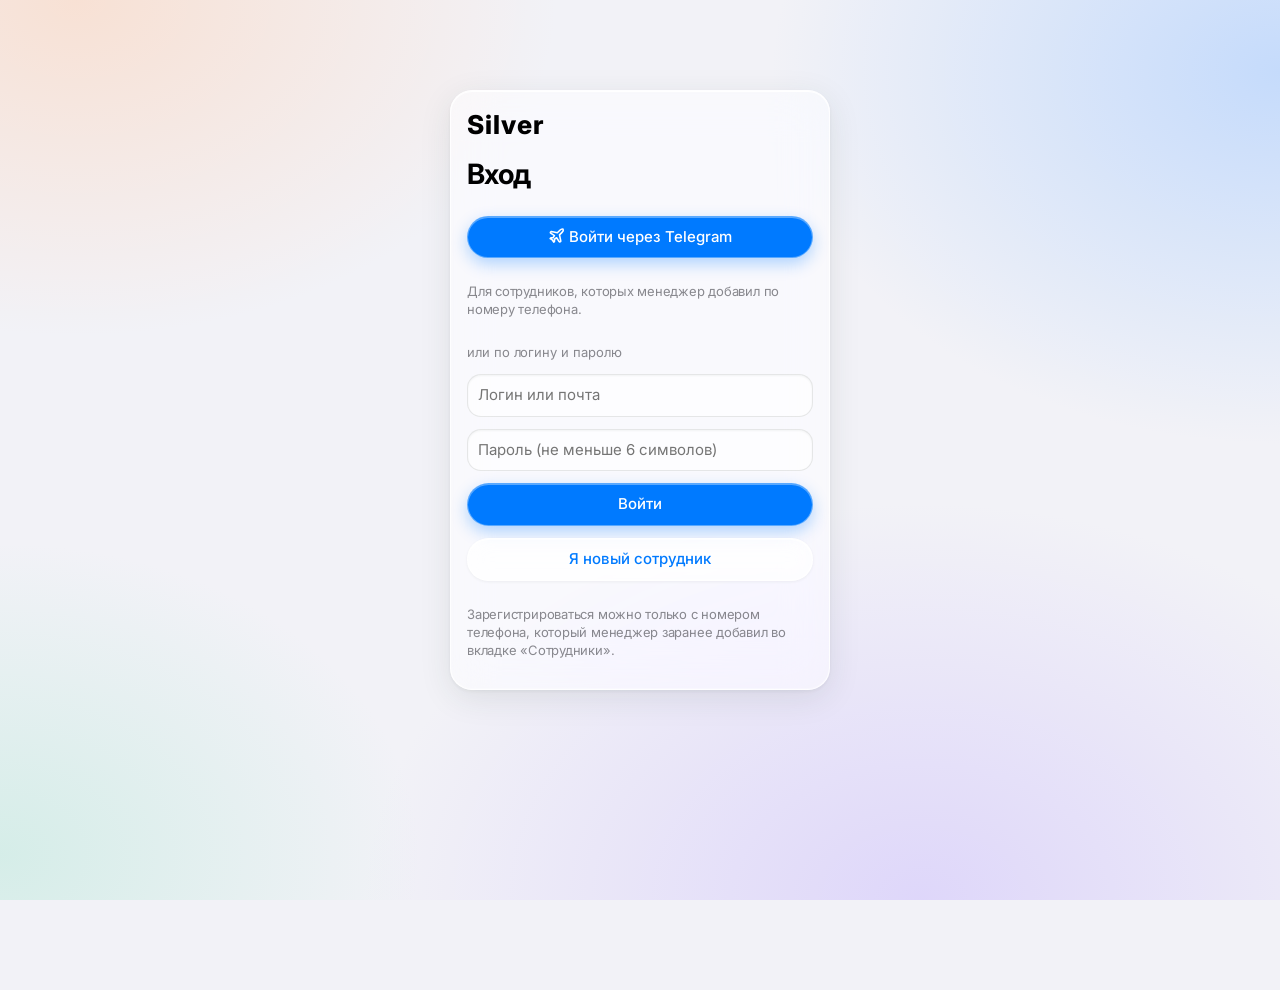
==== commit 046dd836: "Add files via upload" ====
--- a/index.html
+++ b/index.html
@@ -3,10 +3,10 @@
 <head>
 <meta charset="utf-8">
 <meta name="viewport" content="width=device-width, initial-scale=1, viewport-fit=cover">
-<meta name="theme-color" content="#b7d8e6">
+<meta name="theme-color" content="#F2F2F7">
 <title>Silver</title>
 <link rel="manifest" href="manifest.json">
-<link rel="stylesheet" href="https://fonts.googleapis.com/css2?family=Golos+Text:wght@400;500;600;700&display=swap">
+<link rel="stylesheet" href="https://fonts.googleapis.com/css2?family=Inter:wght@400;500;600;700&family=Golos+Text:wght@400;500;600;700&display=swap">
 <link rel="stylesheet" href="style.css">
 </head>
 <body>
--- a/style.css
+++ b/style.css
@@ -373,3 +373,157 @@
 @keyframes ld-drip{0%{transform:translateY(0);opacity:0}15%{opacity:1}100%{transform:translateY(14px);opacity:0}}
 @keyframes ld-perk{from{transform:rotate(28deg)}to{transform:rotate(-12deg)}}
 @media (prefers-reduced-motion:reduce){.ld *{animation:none!important}}
+
+/* «Сильвер» — талисман на загрузках */
+.ld.ld-pose{position:relative;width:104px;height:104px;margin:6px auto 4px}
+.ld-pose img{position:absolute;inset:0;width:100%;height:100%;object-fit:contain;transform-origin:50% 100%;animation:ld-sil 2.6s ease-in-out infinite;-webkit-user-drag:none}
+.ld-pose .ld-sh{position:absolute;left:50%;bottom:0;width:64px;height:10px;margin-left:-32px;border-radius:50%;background:radial-gradient(closest-side,rgba(120,95,55,.22),rgba(120,95,55,0));animation:ld-silsh 2.6s ease-in-out infinite}
+.ld-pose .ld-sp{position:absolute;width:7px;height:7px;background:#e9b949;clip-path:polygon(50% 0,62% 38%,100% 50%,62% 62%,50% 100%,38% 62%,0 50%,38% 38%);opacity:0;animation:ld-silsp 2.4s ease-in-out infinite}
+.ld-pose .ld-sp:nth-of-type(1){left:6%;top:22%}
+.ld-pose .ld-sp:nth-of-type(2){right:4%;top:10%;animation-delay:.8s;width:9px;height:9px}
+.ld-pose .ld-sp:nth-of-type(3){right:12%;top:58%;animation-delay:1.6s}
+@keyframes ld-sil{0%,100%{transform:translateY(0) rotate(-1.5deg)}50%{transform:translateY(-6px) rotate(1.5deg)}}
+@keyframes ld-silsh{0%,100%{transform:scaleX(1);opacity:1}50%{transform:scaleX(.82);opacity:.7}}
+@keyframes ld-silsp{0%,100%{opacity:0;transform:scale(.3)}45%{opacity:1;transform:scale(1)}}
+@media (prefers-reduced-motion: reduce){ .ld-pose img,.ld-pose .ld-sh,.ld-pose .ld-sp{animation:none} }
+.wu-one.wu-ok{border-left:4px solid var(--ok,#5e8f6a)}
+.wu-one.wu-bad{border-left:4px solid var(--bad,#c0623b)}
+
+/* ================= Liquid Glass (как в iOS 26): полупрозрачное «жидкое стекло» поверх светлого живого фона ================= */
+:root{
+  --font:-apple-system,"SF Pro Text","Golos Text",system-ui,"Segoe UI",sans-serif;
+  --g-fill:rgba(255,255,255,.52); --g-fill-strong:rgba(255,255,255,.72); --g-edge:rgba(255,255,255,.85);
+  --g-line:rgba(60,70,60,.10); --g-shadow:0 8px 32px rgba(40,60,50,.10),0 1.5px 4px rgba(40,60,50,.06);
+  --g-hi:inset 0 1px 0 rgba(255,255,255,.95),inset 0 -1px 0 rgba(255,255,255,.25);
+  --g-blur:blur(22px) saturate(180%);
+  --line:rgba(60,70,60,.12); --surface:rgba(255,255,255,.62); --soft:rgba(94,143,106,.12);
+  --accent:#3f8f66; --ink:#1f2a24; --muted:#6b7369;
+}
+body{font-family:var(--font);letter-spacing:-.01em;
+  background:
+    radial-gradient(700px 520px at 8% 4%, rgba(255,214,150,.55), transparent 60%),
+    radial-gradient(760px 560px at 96% 10%, rgba(150,205,235,.60), transparent 62%),
+    radial-gradient(820px 620px at 70% 96%, rgba(170,220,180,.55), transparent 62%),
+    radial-gradient(640px 480px at 2% 92%, rgba(245,190,205,.40), transparent 60%),
+    #f4f3ee;background-attachment:fixed}
+/* стеклянная поверхность */
+.card,.list,.cust,details.dd .dd-panel,.pc,.fl-stage,.storebar .filters{
+  background:var(--g-fill);border:1px solid var(--g-edge);box-shadow:var(--g-shadow),var(--g-hi);
+  -webkit-backdrop-filter:var(--g-blur);backdrop-filter:var(--g-blur);border-radius:22px}
+.card{padding:16px}
+.list{border-radius:20px}
+.prod{border-bottom-color:var(--g-line)} .prod:hover{background:rgba(255,255,255,.45)}
+h2{font-size:22px;font-weight:700;letter-spacing:-.02em;color:var(--ink)}
+/* шапка — плавающая стеклянная полоса */
+header{background:rgba(255,255,255,.55)!important;-webkit-backdrop-filter:var(--g-blur);backdrop-filter:var(--g-blur);
+  border-bottom:1px solid var(--g-edge);box-shadow:0 4px 24px rgba(40,60,50,.08),var(--g-hi)!important;color:var(--ink)}
+header .who{color:var(--muted)}
+header select,header .who button{background:rgba(255,255,255,.6)!important;border:1px solid var(--g-edge)!important;border-radius:999px!important;box-shadow:var(--g-hi)}
+/* нижнее меню — стеклянная «капсула», как таб-бар в iOS 26 */
+nav.tabs{left:12px;right:12px;bottom:calc(10px + env(safe-area-inset-bottom));padding:5px;border-radius:30px;border:1px solid var(--g-edge)!important;
+  background:rgba(255,255,255,.55)!important;-webkit-backdrop-filter:blur(26px) saturate(190%);backdrop-filter:blur(26px) saturate(190%);
+  box-shadow:0 10px 36px rgba(30,50,40,.16),var(--g-hi)!important;max-width:720px;margin:0 auto}
+nav.tabs button{border-radius:24px;color:#59625a;transition:background .25s,color .25s,transform .2s}
+nav.tabs button[aria-selected="true"]{color:var(--accent);box-shadow:none!important;background:rgba(255,255,255,.75);
+  box-shadow:inset 0 1px 0 #fff,0 2px 10px rgba(30,60,40,.10)!important}
+nav.tabs button:active{transform:scale(.94)}
+main{padding-bottom:110px}
+/* под-вкладки и переключатели — стеклянные капсулы */
+nav.subtabs button,.seg{background:var(--g-fill);border:1px solid var(--g-edge);box-shadow:var(--g-hi);-webkit-backdrop-filter:var(--g-blur);backdrop-filter:var(--g-blur)}
+nav.subtabs button{border-radius:999px}
+nav.subtabs button[aria-selected="true"]{background:var(--accent);border-color:rgba(255,255,255,.5);color:#fff;box-shadow:0 4px 14px rgba(63,143,102,.35),inset 0 1px 0 rgba(255,255,255,.4)}
+.seg{border-radius:999px;padding:3px}
+.seg button{border-radius:999px;border:0}
+.seg button[aria-pressed="true"]{background:#fff!important;color:var(--ink)!important;box-shadow:0 2px 8px rgba(30,50,40,.12)}
+/* кнопки */
+.btn{border-radius:999px;background:rgba(255,255,255,.6);border:1px solid var(--g-edge);box-shadow:var(--g-hi),0 1px 3px rgba(30,50,40,.06);
+  -webkit-backdrop-filter:blur(12px);backdrop-filter:blur(12px);transition:transform .15s,box-shadow .2s,background .2s}
+.btn:hover{background:rgba(255,255,255,.8)}
+.btn:active{transform:scale(.96)}
+.btn.primary{background:linear-gradient(180deg,#53a67b,#3f8f66)!important;border-color:rgba(255,255,255,.45)!important;color:#fff;
+  box-shadow:0 6px 18px rgba(63,143,102,.35),inset 0 1px 0 rgba(255,255,255,.45)!important}
+/* поля ввода */
+input,select,textarea{background:rgba(255,255,255,.65);border:1px solid rgba(60,70,60,.12);border-radius:14px;box-shadow:inset 0 1px 2px rgba(30,50,40,.05)}
+input:focus,select:focus,textarea:focus{outline:none;border-color:rgba(63,143,102,.55);box-shadow:0 0 0 4px rgba(63,143,102,.15)}
+/* чипы */
+.chip{border-radius:999px;background:rgba(255,255,255,.55);border-color:var(--g-edge)}
+.chip.ok{background:rgba(79,170,110,.14);border-color:rgba(79,170,110,.35)} .chip.warn{background:rgba(220,160,40,.14);border-color:rgba(220,160,40,.4)} .chip.zero{background:rgba(210,80,60,.10);border-color:rgba(210,80,60,.35)}
+/* таблицы */
+th,td{border-bottom-color:var(--g-line)}
+/* окна и листы — толстое стекло */
+.overlay,.more-bg{background:rgba(30,40,35,.22)!important;-webkit-backdrop-filter:blur(8px);backdrop-filter:blur(8px)}
+.dialog,.more-sheet{background:rgba(255,255,255,.72)!important;border:1px solid var(--g-edge);border-radius:28px!important;
+  -webkit-backdrop-filter:blur(30px) saturate(190%);backdrop-filter:blur(30px) saturate(190%);box-shadow:0 24px 60px rgba(30,50,40,.22),var(--g-hi)}
+.dialog-foot{background:rgba(255,255,255,.7);-webkit-backdrop-filter:var(--g-blur);backdrop-filter:var(--g-blur);border-top-color:var(--g-line)}
+.more-sheet{bottom:calc(84px + env(safe-area-inset-bottom))}
+.more-sheet button{background:rgba(255,255,255,.6);border:1px solid var(--g-edge);border-radius:18px;box-shadow:var(--g-hi)}
+.toast{background:rgba(30,40,35,.78);-webkit-backdrop-filter:blur(20px);backdrop-filter:blur(20px);border-radius:999px;bottom:calc(92px + env(safe-area-inset-bottom));box-shadow:0 10px 30px rgba(0,0,0,.2)}
+.wu-one.wu-ok{border-left:1px solid var(--g-edge);box-shadow:var(--g-shadow),var(--g-hi),inset 4px 0 0 rgba(79,170,110,.75)}
+.wu-one.wu-bad{border-left:1px solid var(--g-edge);box-shadow:var(--g-shadow),var(--g-hi),inset 4px 0 0 rgba(220,110,70,.8)}
+/* браузеры без backdrop-filter — делаем стекло плотнее, чтобы текст читался */
+@supports not ((backdrop-filter:blur(1px)) or (-webkit-backdrop-filter:blur(1px))){
+  .card,.list,.cust,header,nav.tabs,.dialog,.more-sheet{background:rgba(255,255,255,.9)!important} }
+@media (max-width:760px){ nav.tabs{left:8px;right:8px;border-radius:26px} .card{border-radius:20px;padding:14px} }
+@media print{ body{background:#fff} .card,.list{box-shadow:none;-webkit-backdrop-filter:none;backdrop-filter:none} }
+.scroll:has(>table){background:var(--g-fill);border:1px solid var(--g-edge);border-radius:20px;box-shadow:var(--g-shadow),var(--g-hi);-webkit-backdrop-filter:var(--g-blur);backdrop-filter:var(--g-blur);padding:2px 4px}
+.scroll:has(>table) tr:last-child td{border-bottom:0}
+.card .scroll:has(>table){background:none;border:0;box-shadow:none;-webkit-backdrop-filter:none;backdrop-filter:none;padding:0}
+
+/* ================= Apple: шрифт, системные цвета iOS, значки как SF Symbols ================= */
+:root{
+  --font:-apple-system,BlinkMacSystemFont,"SF Pro Text","Inter","Golos Text",system-ui,"Segoe UI",sans-serif;
+  --accent:#007AFF; --accent-ink:#fff; --ok:#34C759; --warn:#FF9500; --bad:#FF3B30; --sun:#FF9500;
+  --ink:#000; --muted:rgba(60,60,67,.6); --line:rgba(60,60,67,.18); --g-line:rgba(60,60,67,.12); --soft:rgba(0,122,255,.10);
+}
+body{font-size:15px;line-height:1.38;letter-spacing:-.015em;-webkit-font-smoothing:antialiased;color:#000;
+  background:
+    radial-gradient(800px 560px at 6% 0%, rgba(255,204,170,.45), transparent 60%),
+    radial-gradient(820px 600px at 100% 8%, rgba(160,200,255,.55), transparent 62%),
+    radial-gradient(900px 640px at 72% 100%, rgba(190,170,255,.38), transparent 62%),
+    radial-gradient(700px 520px at 0% 95%, rgba(170,230,210,.40), transparent 60%),
+    #F2F2F7;background-attachment:fixed}
+/* типографика iOS: крупный заголовок, вторичный серый, без капслока */
+h2{font-size:28px;font-weight:700;letter-spacing:-.025em;color:#000}
+h3{font-size:20px;font-weight:600;letter-spacing:-.02em}
+.meta{color:var(--muted);font-size:13px}
+.label,th{text-transform:none;letter-spacing:-.005em;font-size:13px;color:var(--muted);font-weight:400}
+b,strong{font-weight:600}
+.num,td.num{font-variant-numeric:tabular-nums}
+/* шапка: просто «Silver», как заголовок приложения */
+header .brand{font-size:17px;font-weight:600;letter-spacing:-.02em}
+header .brand::before,header .brand::after{content:none!important;display:none!important}
+header .who button{color:var(--accent)!important;font-weight:500}
+.net{background:rgba(52,199,89,.15)!important;color:#248A3D!important;font-weight:600}
+.net.off{background:rgba(255,59,48,.14)!important;color:#D70015!important}
+/* нижний таб-бар: иконки SF, синий активный */
+nav.tabs button{font-size:11px;font-weight:500;color:rgba(60,60,67,.65);gap:3px}
+nav.tabs button[aria-selected="true"]{color:var(--accent)}
+nav.tabs .ico{font-size:0;line-height:0}
+nav.tabs .ico .sf{width:24px;height:24px;stroke-width:1.8}
+/* кнопки iOS */
+.btn{font-weight:500;color:var(--accent)}
+.btn.primary{background:var(--accent)!important;border-color:rgba(255,255,255,.35)!important;color:#fff;box-shadow:0 6px 16px rgba(0,122,255,.30),inset 0 1px 0 rgba(255,255,255,.35)!important}
+.btn.primary:hover{background:#0A84FF!important}
+nav.subtabs button{font-weight:500}
+nav.subtabs button[aria-selected="true"]{background:var(--accent);box-shadow:0 4px 14px rgba(0,122,255,.30),inset 0 1px 0 rgba(255,255,255,.35)}
+.seg{background:rgba(118,118,128,.12)!important;border-color:transparent!important;box-shadow:none!important}
+.seg button{font-weight:500;color:#000}
+.seg button[aria-pressed="true"]{background:#fff!important;box-shadow:0 3px 8px rgba(0,0,0,.12),0 3px 1px rgba(0,0,0,.04)!important}
+input:focus,select:focus,textarea:focus{border-color:rgba(0,122,255,.6);box-shadow:0 0 0 4px rgba(0,122,255,.15)}
+:focus-visible{outline-color:var(--accent)}
+/* «таблички» — бейджи в цветах iOS */
+.chip{font-size:12px;font-weight:500;padding:2px 8px;border:0;background:rgba(118,118,128,.12);color:rgba(60,60,67,.85)}
+.chip.ok{background:rgba(52,199,89,.15);color:#248A3D} .chip.warn{background:rgba(255,149,0,.15);color:#C93400} .chip.zero{background:rgba(255,59,48,.12);color:#D70015}
+/* значки SF */
+.sf{width:1.15em;height:1.15em;vertical-align:-.2em;fill:none;stroke:currentColor;stroke-width:2;stroke-linecap:round;stroke-linejoin:round;display:inline-block;flex:none}
+.sf-ok{color:var(--ok)} .sf-warn{color:var(--warn)} .sf-bad{color:var(--bad)}
+.btn .sf{stroke-width:2.2}
+h2 .sf,h3 .sf,summary .sf,.card>b .sf{color:var(--accent)}
+.sf-t{display:inline}
+/* карточки статуса Wipon — полоска цвета iOS */
+.wu-one.wu-ok{box-shadow:var(--g-shadow),var(--g-hi),inset 4px 0 0 var(--ok)}
+.wu-one.wu-bad{box-shadow:var(--g-shadow),var(--g-hi),inset 4px 0 0 var(--warn)}
+/* таблицы — как сгруппированные списки iOS */
+th,td{padding:11px 10px}
+tr:hover td{background:rgba(0,122,255,.035)}
+.toast{font-weight:500}
